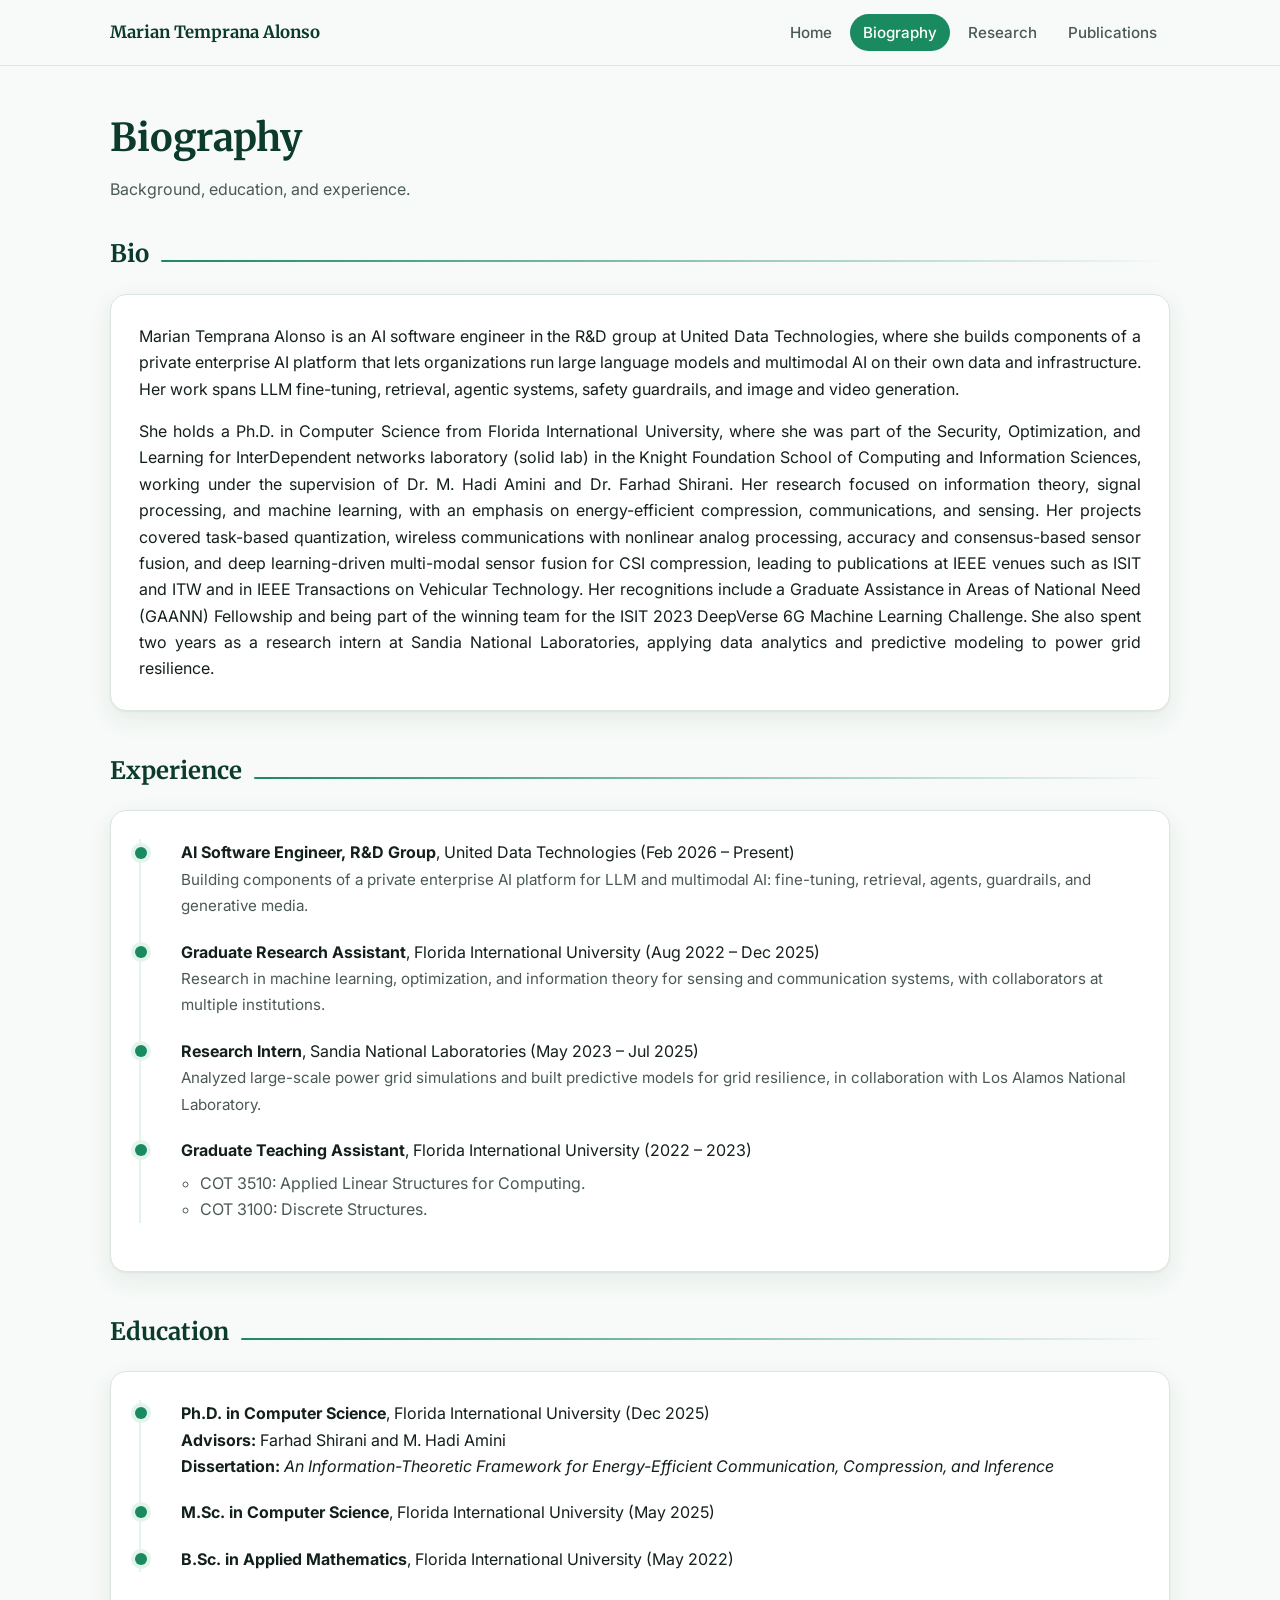
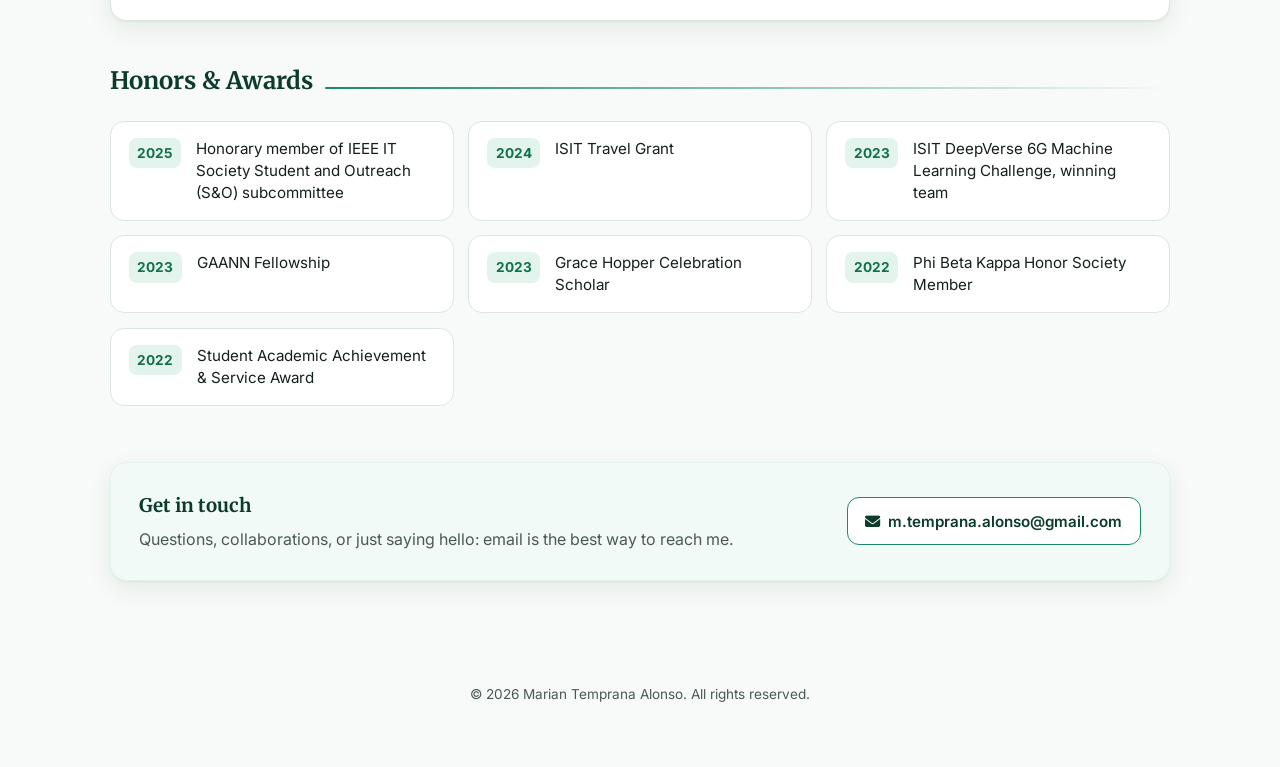
==== biography.html @ be51021b "Redesign portfolio with a modern layout and refresh content - New look: green hero, current-role car" ====
<!DOCTYPE html>
<html lang="en">
<head>
  <meta charset="UTF-8" />
  <meta name="viewport" content="width=device-width, initial-scale=1.0" />
  <title>Marian Temprana Alonso - Biography</title>
  <link rel="preconnect" href="https://fonts.googleapis.com" />
  <link href="https://fonts.googleapis.com/css2?family=Inter:wght@400;500;600;700&family=Merriweather:wght@400;700&display=swap" rel="stylesheet" />
  <link rel="stylesheet" href="https://cdnjs.cloudflare.com/ajax/libs/font-awesome/6.4.0/css/all.min.css" />
  <link rel="stylesheet" href="style.css" />
</head>
<body>
<header class="nav">
  <div class="nav-inner">
    <a class="brand" href="index.html">Marian Temprana Alonso</a>
    <nav class="nav-links"><a href="index.html">Home</a><a class="active" href="biography.html">Biography</a><a href="research.html">Research</a><a href="publications.html">Publications</a></nav>
  </div>
</header>
<main class="wrap">
  <div class="page-head reveal"><h1>Biography</h1><p>Background, education, and experience.</p></div>
  <section class="reveal d1" style="margin-top:2rem">
    <div class="section-head"><h2>Bio</h2></div>
    <div class="card about">
      <p>
        Marian Temprana Alonso is an AI software engineer in the R&amp;D group at United Data Technologies, where she
        builds components of a private enterprise AI platform that lets organizations run large language models and
        multimodal AI on their own data and infrastructure. Her work spans LLM fine-tuning, retrieval, agentic systems,
        safety guardrails, and image and video generation.
      </p>
      <p>
        She holds a Ph.D. in Computer Science from Florida International University, where she was part of the Security,
        Optimization, and Learning for InterDependent networks laboratory (solid lab) in the Knight Foundation School of
        Computing and Information Sciences, working under the supervision of Dr. M. Hadi Amini and Dr. Farhad Shirani. Her
        research focused on information theory, signal processing, and machine learning, with an emphasis on
        energy-efficient compression, communications, and sensing. Her projects covered task-based quantization, wireless
        communications with nonlinear analog processing, accuracy and consensus-based sensor fusion, and deep
        learning-driven multi-modal sensor fusion for CSI compression, leading to publications at IEEE venues such as ISIT
        and ITW and in IEEE Transactions on Vehicular Technology. Her recognitions include a Graduate Assistance in Areas
        of National Need (GAANN) Fellowship and being part of the winning team for the ISIT 2023 DeepVerse 6G Machine
        Learning Challenge. She also spent two years as a research intern at Sandia National Laboratories, applying data
        analytics and predictive modeling to power grid resilience.
      </p>
    </div>

    <div class="section-head" style="margin-top:2.5rem"><h2>Experience</h2></div>
    <div class="card"><ul class="timeline">
      <li>
        <strong>AI Software Engineer, R&amp;D Group</strong>, United Data Technologies (Feb 2026 &ndash; Present)<br/>
        <span class="muted">Building components of a private enterprise AI platform for LLM and multimodal AI: fine-tuning, retrieval, agents, guardrails, and generative media.</span>
      </li>
      <li>
        <strong>Graduate Research Assistant</strong>, Florida International University (Aug 2022 &ndash; Dec 2025)<br/>
        <span class="muted">Research in machine learning, optimization, and information theory for sensing and communication systems, with collaborators at multiple institutions.</span>
      </li>
      <li>
        <strong>Research Intern</strong>, Sandia National Laboratories (May 2023 &ndash; Jul 2025)<br/>
        <span class="muted">Analyzed large-scale power grid simulations and built predictive models for grid resilience, in collaboration with Los Alamos National Laboratory.</span>
      </li>
      <li>
        <strong>Graduate Teaching Assistant</strong>, Florida International University (2022 &ndash; 2023)
        <ul>
          <li>COT 3510: Applied Linear Structures for Computing.</li>
          <li>COT 3100: Discrete Structures.</li>
        </ul>
      </li>
    </ul></div>

    <div class="section-head" style="margin-top:2.5rem"><h2>Education</h2></div>
    <div class="card"><ul class="timeline">
      <li>
        <strong>Ph.D. in Computer Science</strong>, Florida International University (Dec 2025)<br/>
        <strong>Advisors:</strong> Farhad Shirani and M. Hadi Amini<br/>
        <strong>Dissertation:</strong> <em>An Information-Theoretic Framework for Energy-Efficient Communication, Compression, and Inference</em>
      </li>
      <li><strong>M.Sc. in Computer Science</strong>, Florida International University (May 2025)</li>
      <li><strong>B.Sc. in Applied Mathematics</strong>, Florida International University (May 2022)</li>
    </ul></div>

    <div class="section-head" style="margin-top:2.5rem"><h2>Honors &amp; Awards</h2></div>
    <div class="honors-grid">
      <div class="honor"><span class="year">2025</span><span class="text">Honorary member of IEEE IT Society Student and Outreach (S&amp;O) subcommittee</span></div>
      <div class="honor"><span class="year">2024</span><span class="text">ISIT Travel Grant</span></div>
      <div class="honor"><span class="year">2023</span><span class="text">ISIT DeepVerse 6G Machine Learning Challenge, winning team</span></div>
      <div class="honor"><span class="year">2023</span><span class="text">GAANN Fellowship</span></div>
      <div class="honor"><span class="year">2023</span><span class="text">Grace Hopper Celebration Scholar</span></div>
      <div class="honor"><span class="year">2022</span><span class="text">Phi Beta Kappa Honor Society Member</span></div>
      <div class="honor"><span class="year">2022</span><span class="text">Student Academic Achievement &amp; Service Award</span></div>
    </div>
  </section>
  <section>
    <div class="card contact">
      <div><h3>Get in touch</h3><p>Questions, collaborations, or just saying hello: email is the best way to reach me.</p></div>
      <a class="btn" href="mailto:m.temprana.alonso@gmail.com"><i class="fas fa-envelope"></i> m.temprana.alonso@gmail.com</a>
    </div>
  </section>
</main>
<footer><p>&copy; 2026 Marian Temprana Alonso. All rights reserved.</p></footer>

</body>
</html>
---- style.css ----
/* ===== Design tokens ===== */
:root {
  --green-900: #0c3b2b;
  --green-700: #136f4d;
  --green-600: #1a8a61;   /* main accent */
  --green-100: #e3f4ec;
  --green-50:  #f1faf6;
  --ink:       #14201b;
  --ink-soft:  #4a5a53;
  --line:      #dbe6e0;
  --bg:        #f7faf8;
  --card:      #ffffff;
  --radius:    16px;
  --shadow:    0 1px 2px rgba(12, 59, 43, .06), 0 8px 24px rgba(12, 59, 43, .08);
}

* { box-sizing: border-box; }

html { scroll-behavior: smooth; }

body {
  margin: 0;
  font-family: 'Inter', system-ui, -apple-system, 'Segoe UI', sans-serif;
  color: var(--ink);
  background: var(--bg);
  line-height: 1.65;
  -webkit-font-smoothing: antialiased;
}

a { color: var(--green-700); text-decoration: none; }
a:hover { text-decoration: underline; }

/* ===== Navigation ===== */
.nav {
  position: sticky;
  top: 0;
  z-index: 50;
  background: rgba(247, 250, 248, .85);
  backdrop-filter: saturate(160%) blur(10px);
  -webkit-backdrop-filter: saturate(160%) blur(10px);
  border-bottom: 1px solid var(--line);
}

.nav-inner {
  max-width: 1100px;
  margin: 0 auto;
  padding: .85rem 1.25rem;
  display: flex;
  align-items: center;
  justify-content: space-between;
  gap: 1rem;
  flex-wrap: wrap;
}

.brand {
  font-family: 'Merriweather', serif;
  font-weight: 700;
  color: var(--green-900);
  font-size: 1.05rem;
}
.brand:hover { text-decoration: none; }

.nav-links { display: flex; gap: .35rem; flex-wrap: wrap; }

.nav-links a {
  color: var(--ink-soft);
  font-weight: 500;
  font-size: .95rem;
  padding: .4rem .8rem;
  border-radius: 999px;
  transition: background .2s, color .2s;
}
.nav-links a:hover { background: var(--green-100); color: var(--green-900); text-decoration: none; }
.nav-links a.active { background: var(--green-600); color: #fff; }

/* ===== Layout ===== */
.wrap {
  max-width: 1100px;
  margin: 0 auto;
  padding: 0 1.25rem;
}

section { margin: 3.5rem 0; }

.section-head {
  display: flex;
  align-items: baseline;
  gap: .75rem;
  margin-bottom: 1.25rem;
}
.section-head h2 {
  font-family: 'Merriweather', serif;
  font-size: 1.5rem;
  margin: 0;
  color: var(--green-900);
}
.section-head::after {
  content: "";
  flex: 1;
  height: 2px;
  background: linear-gradient(90deg, var(--green-600), transparent);
  border-radius: 2px;
}

/* ===== Hero ===== */
.hero {
  margin-top: 2.5rem;
  background:
    radial-gradient(1200px 400px at 90% -10%, rgba(26, 138, 97, .18), transparent 60%),
    linear-gradient(135deg, var(--green-900), #0f4f38);
  color: #fff;
  border-radius: 24px;
  padding: 2.75rem;
  display: grid;
  grid-template-columns: 260px 1fr;
  gap: 2.5rem;
  align-items: center;
  box-shadow: var(--shadow);
}

.hero-photo {
  width: 260px;
  height: 300px;
  object-fit: cover;
  border-radius: 20px;
  border: 4px solid rgba(255, 255, 255, .85);
  box-shadow: 0 10px 30px rgba(0, 0, 0, .3);
}

.eyebrow {
  display: inline-block;
  font-size: .8rem;
  font-weight: 600;
  letter-spacing: .08em;
  text-transform: uppercase;
  color: #9fe3c6;
  background: rgba(255, 255, 255, .08);
  border: 1px solid rgba(255, 255, 255, .15);
  padding: .3rem .75rem;
  border-radius: 999px;
}

.hero h1 {
  font-family: 'Merriweather', serif;
  font-size: clamp(2rem, 4.5vw, 3rem);
  line-height: 1.15;
  margin: .9rem 0 .5rem;
}

.tagline {
  font-size: 1.1rem;
  color: #d3efe3;
  margin: 0 0 1.5rem;
  max-width: 34rem;
}

.btn-row { display: flex; flex-wrap: wrap; gap: .6rem; }

.btn {
  display: inline-flex;
  align-items: center;
  gap: .5rem;
  font-weight: 600;
  font-size: .95rem;
  padding: .65rem 1.1rem;
  border-radius: 12px;
  border: 1px solid rgba(255, 255, 255, .3);
  color: #fff;
  background: rgba(255, 255, 255, .06);
  transition: transform .15s, background .2s;
}
.btn:hover { transform: translateY(-2px); background: rgba(255, 255, 255, .16); text-decoration: none; }
.btn.primary { background: #fff; color: var(--green-900); border-color: #fff; }
.btn.primary:hover { background: var(--green-100); }

/* ===== Cards ===== */
.card {
  background: var(--card);
  border: 1px solid var(--line);
  border-radius: var(--radius);
  box-shadow: var(--shadow);
  padding: 1.75rem;
}

.now {
  display: flex;
  gap: 1.25rem;
  align-items: center;
  border-left: 5px solid var(--green-600);
}
.now .label {
  font-size: .75rem;
  font-weight: 700;
  letter-spacing: .08em;
  text-transform: uppercase;
  color: var(--green-700);
}
.now h3 { margin: .15rem 0 .25rem; font-size: 1.2rem; }
.now p { margin: 0; color: var(--ink-soft); }

.tags { display: flex; flex-wrap: wrap; gap: .45rem; margin-top: .6rem; }
.tag {
  font-size: .8rem;
  font-weight: 600;
  color: var(--green-700);
  background: var(--green-100);
  border-radius: 999px;
  padding: .25rem .7rem;
}

.about p { margin: 0 0 1rem; text-align: justify; }
.about p:last-child { margin-bottom: 0; }

/* ===== Honors ===== */
.honors-grid {
  display: grid;
  grid-template-columns: repeat(auto-fill, minmax(280px, 1fr));
  gap: .9rem;
}

.honor {
  display: flex;
  gap: .9rem;
  align-items: flex-start;
  background: var(--card);
  border: 1px solid var(--line);
  border-radius: 14px;
  padding: 1rem 1.1rem;
  transition: transform .2s, box-shadow .2s, border-color .2s;
}
.honor:hover { transform: translateY(-3px); box-shadow: var(--shadow); border-color: var(--green-600); }

.year {
  flex: 0 0 auto;
  font-weight: 700;
  font-size: .85rem;
  color: var(--green-700);
  background: var(--green-100);
  border-radius: 8px;
  padding: .25rem .55rem;
}
.honor span.text { font-size: .95rem; line-height: 1.45; }

/* ===== Contact + footer ===== */
.contact {
  background: var(--green-50);
  border: 1px solid var(--green-100);
  display: flex;
  flex-wrap: wrap;
  gap: 1rem 2.5rem;
  align-items: center;
  justify-content: space-between;
}
.contact h3 { margin: 0 0 .25rem; font-family: 'Merriweather', serif; color: var(--green-900); }
.contact p { margin: 0; color: var(--ink-soft); }
.contact .btn { color: var(--green-900); border-color: var(--green-600); background: #fff; }
.contact .btn:hover { background: var(--green-100); }

footer {
  text-align: center;
  color: var(--ink-soft);
  font-size: .85rem;
  padding: 2rem 1rem 3rem;
}

/* ===== Entrance animation (respects reduced motion) ===== */
@media (prefers-reduced-motion: no-preference) {
  .reveal { opacity: 0; transform: translateY(14px); animation: rise .6s ease forwards; }
  .reveal.d1 { animation-delay: .08s; }
  .reveal.d2 { animation-delay: .16s; }
  .reveal.d3 { animation-delay: .24s; }
  @keyframes rise { to { opacity: 1; transform: none; } }
}

/* ===== Responsive ===== */
@media (max-width: 760px) {
  .hero { grid-template-columns: 1fr; padding: 1.75rem; text-align: center; justify-items: center; }
  .hero-photo { width: 200px; height: 240px; }
  .btn-row { justify-content: center; }
  .about p { text-align: left; }   /* justified text looks gappy on narrow screens */
  .now { flex-direction: column; align-items: flex-start; }
  .nav-inner { justify-content: center; }
}

/* ===== Inner pages ===== */
.page-head { margin: 2.5rem 0 0; }
.page-head h1 {
  font-family: 'Merriweather', serif;
  font-size: clamp(1.8rem, 4vw, 2.4rem);
  color: var(--green-900);
  margin: 0 0 .4rem;
}
.page-head p { margin: 0; color: var(--ink-soft); max-width: 42rem; }

/* Research project cards */
.project {
  background: var(--card);
  border: 1px solid var(--line);
  border-radius: var(--radius);
  box-shadow: var(--shadow);
  padding: 1.5rem 1.75rem;
  margin-bottom: 1.25rem;
  transition: transform .2s, border-color .2s;
}
.project:hover { transform: translateY(-3px); border-color: var(--green-600); }
.project-top { display: flex; gap: 1rem; align-items: flex-start; cursor: pointer; }
.project-icon {
  flex: 0 0 auto;
  width: 48px; height: 48px;
  display: grid; place-items: center;
  border-radius: 12px;
  background: var(--green-100);
  color: var(--green-700);
  font-size: 1.25rem;
}
.project h3 { margin: 0 0 .35rem; font-size: 1.1rem; line-height: 1.35; color: var(--green-900); }
.links { display: flex; flex-wrap: wrap; gap: .4rem; margin: 0 0 .6rem; }
.links a {
  font-size: .78rem; font-weight: 600;
  color: var(--green-700);
  border: 1px solid var(--green-100);
  background: var(--green-50);
  padding: .15rem .6rem;
  border-radius: 999px;
}
.links a:hover { background: var(--green-100); text-decoration: none; }
.project ul.details { margin: .25rem 0 0; padding-left: 1.2rem; color: var(--ink-soft); }
.project ul.details li { margin-bottom: .3rem; }
.more { display: inline-block; margin-top: .6rem; font-size: .85rem; font-weight: 600; color: var(--green-700); cursor: pointer; }

/* Modal */
.modal { display: none; position: fixed; z-index: 1000; inset: 0; overflow: auto; background: rgba(12, 59, 43, .55); backdrop-filter: blur(3px); }
.modal-content {
  background: #fff; margin: 6% auto; padding: 1.75rem;
  border-radius: 18px; width: 90%; max-width: 760px;
  box-shadow: 0 20px 50px rgba(0,0,0,.35);
}
.modal-content h2 { font-family: 'Merriweather', serif; color: var(--green-900); margin-top: 0; }
.modal-content img { max-width: 100%; border-radius: 10px; }
.modal-content p { text-align: justify; }
.close { float: right; font-size: 1.6rem; line-height: 1; cursor: pointer; color: var(--ink-soft); }
.close:hover { color: var(--green-700); }

/* Publications */
.pub-list { list-style: none; margin: 0; padding: 0; display: grid; gap: .9rem; }
.pub {
  background: var(--card);
  border: 1px solid var(--line);
  border-left: 5px solid var(--green-600);
  border-radius: 14px;
  padding: 1rem 1.25rem;
  line-height: 1.55;
  font-size: .95rem;
}
.pub .kind {
  display: inline-block;
  font-size: .7rem; font-weight: 700; letter-spacing: .06em; text-transform: uppercase;
  color: var(--green-700); background: var(--green-100);
  border-radius: 6px; padding: .1rem .5rem; margin-bottom: .35rem;
}
.pub a { word-break: break-all; }

/* Biography */
.timeline { list-style: none; margin: 0; padding: 0 0 0 1.25rem; border-left: 2px solid var(--green-100); }
.timeline > li { position: relative; margin: 0 0 1.25rem; padding: 0 0 0 1.25rem; }
.timeline > li::before {
  content: ""; position: absolute; left: -1.62rem; top: .45rem;
  width: 12px; height: 12px; border-radius: 50%;
  background: var(--green-600); box-shadow: 0 0 0 4px var(--green-100);
}
.timeline ul { margin: .4rem 0 0; padding-left: 1.2rem; color: var(--ink-soft); }

/* News */
.news-item { background: var(--card); border: 1px solid var(--line); border-radius: 14px; padding: 1rem 1.25rem; margin-bottom: .9rem; }
.news-item .date { font-size: .78rem; font-weight: 700; letter-spacing: .06em; text-transform: uppercase; color: var(--green-700); }
.news-item p { margin: .3rem 0 0; }

.muted { color: var(--ink-soft); font-size: .95rem; }
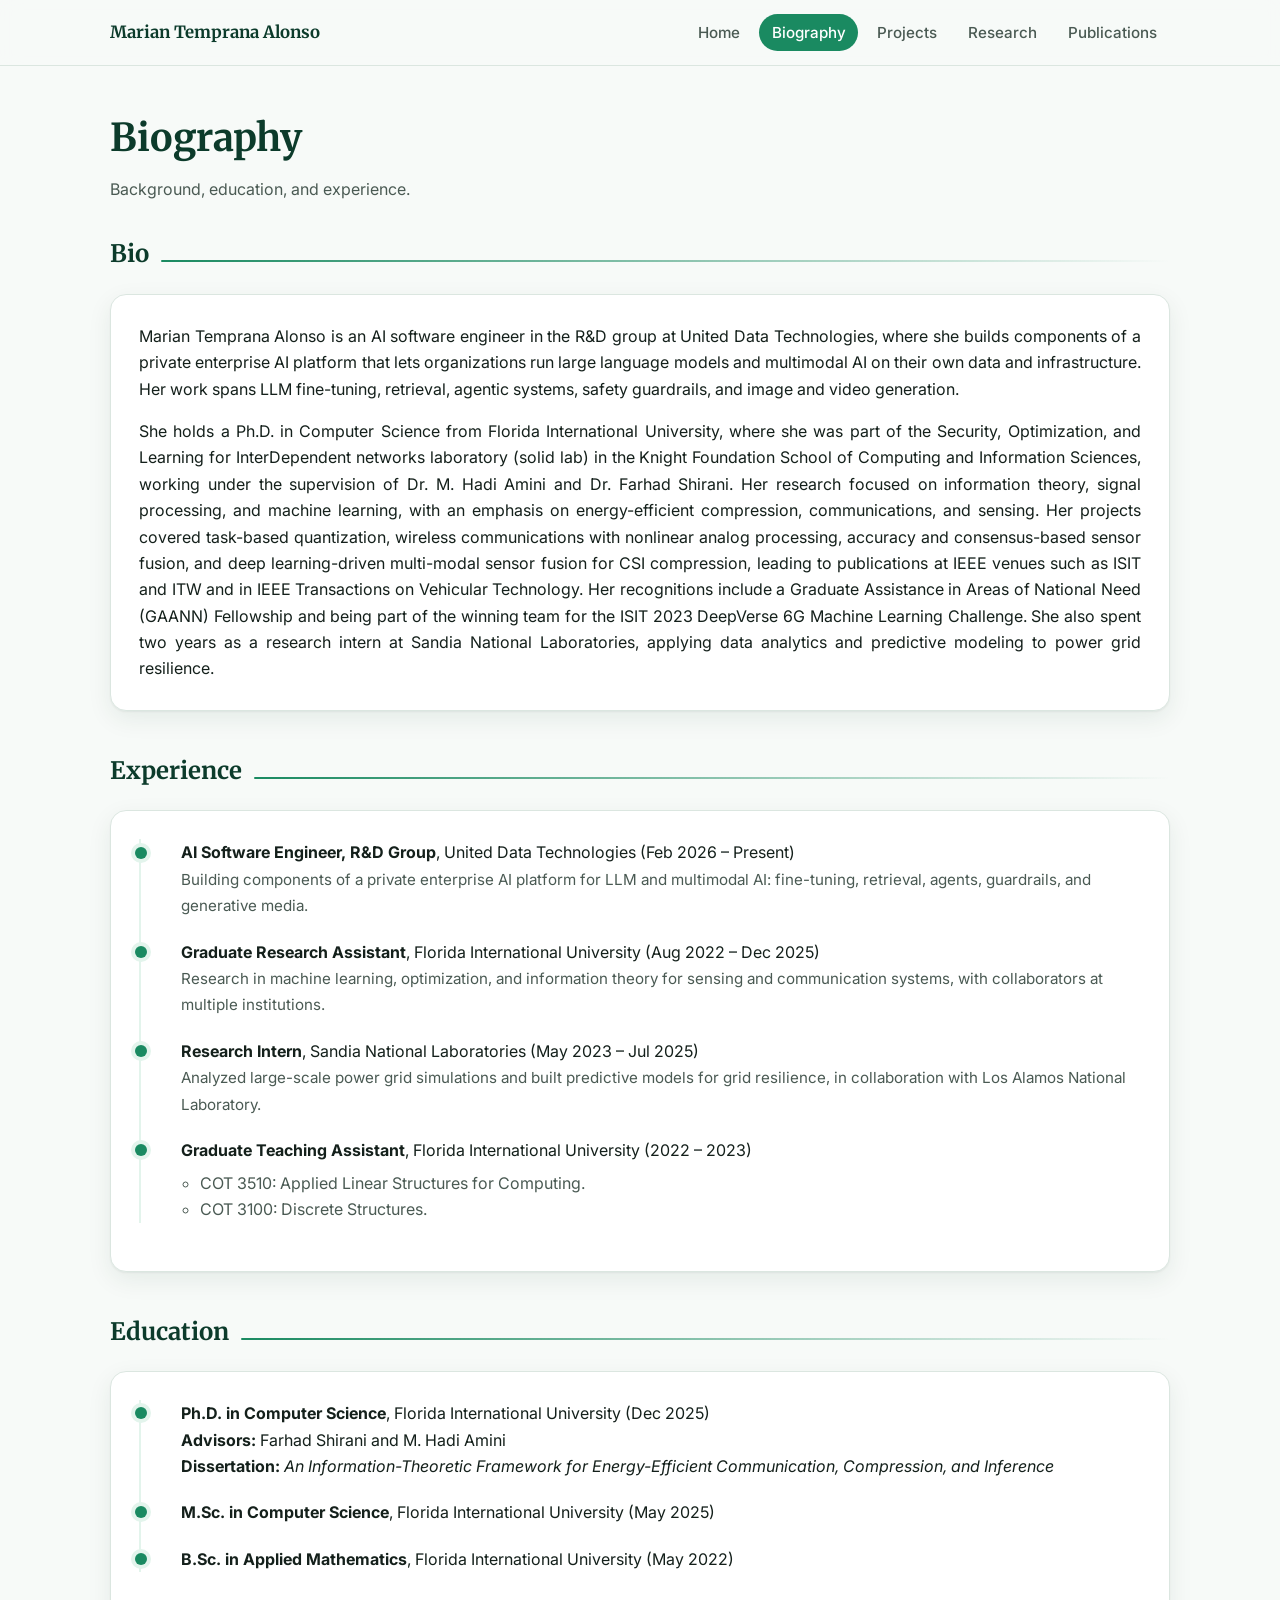
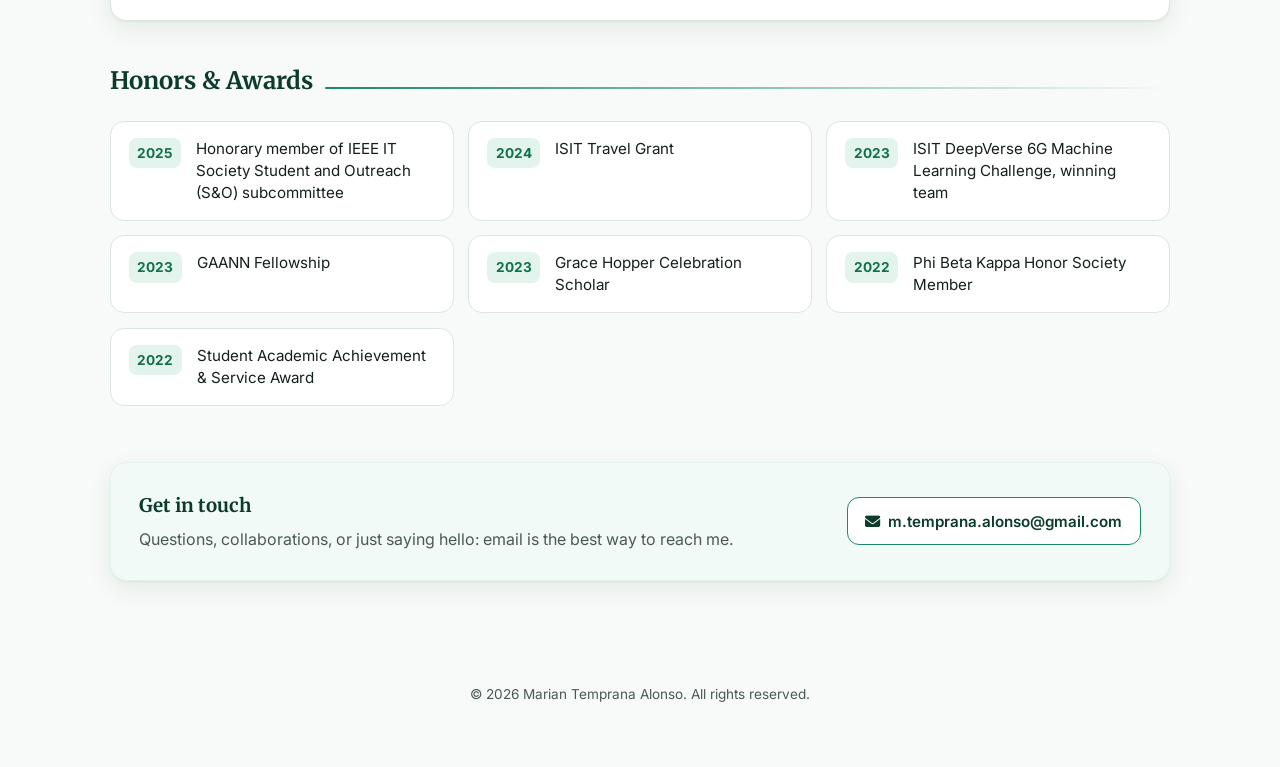
==== commit e05a1f27: "Restyle research tiles to match projects, add Projects page with Book Reader and Meal Planner Resear" ====
--- a/biography.html
+++ b/biography.html
@@ -13,7 +13,7 @@
 <header class="nav">
   <div class="nav-inner">
     <a class="brand" href="index.html">Marian Temprana Alonso</a>
-    <nav class="nav-links"><a href="index.html">Home</a><a class="active" href="biography.html">Biography</a><a href="research.html">Research</a><a href="publications.html">Publications</a></nav>
+    <nav class="nav-links"><a href="index.html">Home</a><a class="active" href="biography.html">Biography</a><a href="projects.html">Projects</a><a href="research.html">Research</a><a href="publications.html">Publications</a></nav>
   </div>
 </header>
 <main class="wrap">
--- a/style.css
+++ b/style.css
@@ -376,3 +376,31 @@
 .news-item p { margin: .3rem 0 0; }
 
 .muted { color: var(--ink-soft); font-size: .95rem; }
+
+/* Projects */
+.project.featured { border-left: 5px solid var(--green-600); }
+.project .lead { margin: 1rem 0 .25rem; color: var(--ink); }
+.project .tags { margin-top: 1rem; }
+.chip {
+  font-size: .78rem; font-weight: 600;
+  color: #fff; background: var(--green-600);
+  padding: .15rem .65rem; border-radius: 999px;
+}
+.chip.soft { color: var(--ink-soft); background: var(--green-50); border: 1px dashed var(--line); }
+
+.shots { display: grid; grid-template-columns: repeat(auto-fit, minmax(300px, 1fr)); gap: 1.25rem; margin: 1.25rem 0 .5rem; }
+.shots figure { margin: 0; }
+.shots img { width: 100%; height: auto; border-radius: 12px; border: 1px solid var(--line); display: block; box-shadow: var(--shadow); transition: transform .2s; }
+.shots a:hover img { transform: translateY(-3px); }
+.shots figcaption { font-size: .8rem; color: var(--ink-soft); margin-top: .45rem; line-height: 1.4; }
+
+/* Research tiles with a tall figure: text on the left, figure on the right */
+.project-split { display: grid; grid-template-columns: minmax(0, 1fr) auto; gap: 1.75rem; align-items: start; }
+.project-split .shots { margin: 1.25rem 0 0; grid-template-columns: 1fr; }
+@media (max-width: 760px) { .project-split { grid-template-columns: 1fr; } }
+
+/* Research figures: trimmed to their content and shown at one common height, so the diagrams look equally sized */
+.shots.fit { --fig-h: 230px; display: block; }
+.shots.fit figure { width: min(100%, calc(var(--ar) * var(--fig-h))); }
+.project-split .shots.fit { display: block; }
+.project-split .shots.fit figure { width: calc(var(--ar) * var(--fig-h)); max-width: 100%; }
